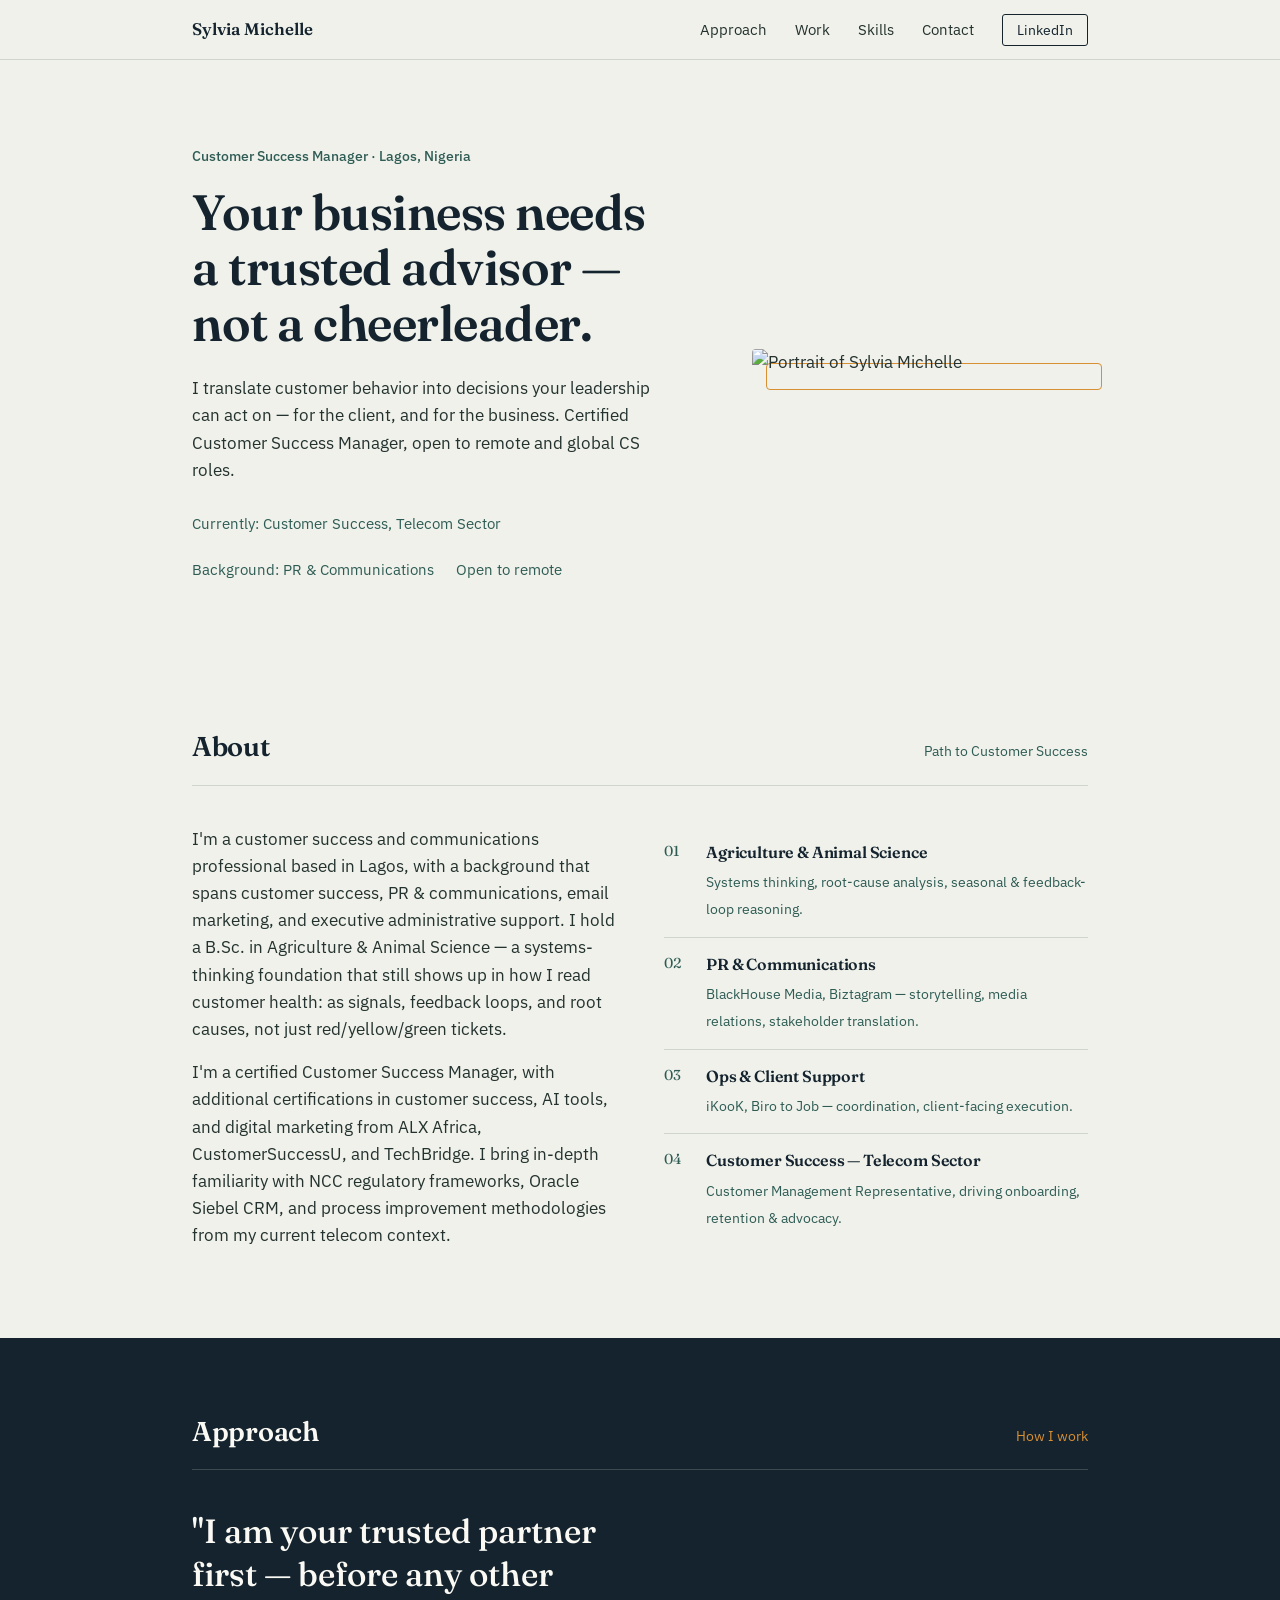
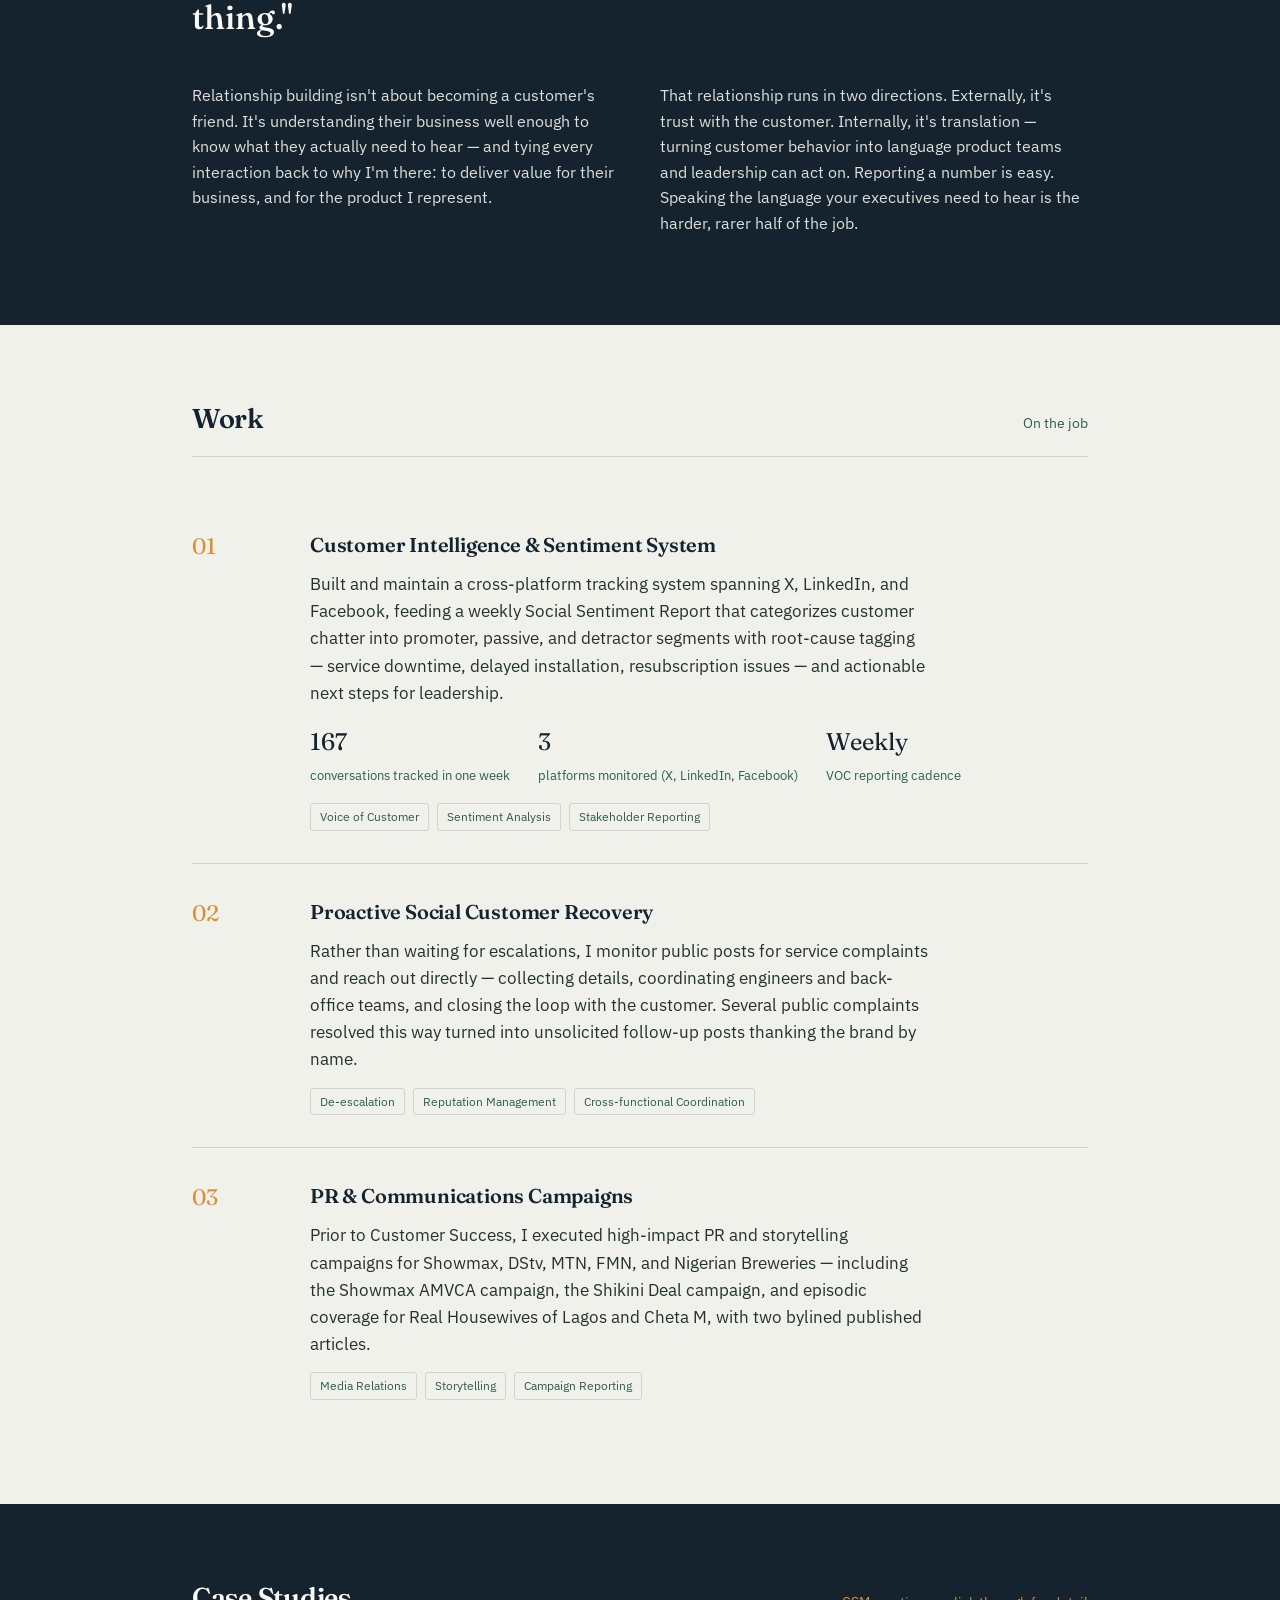
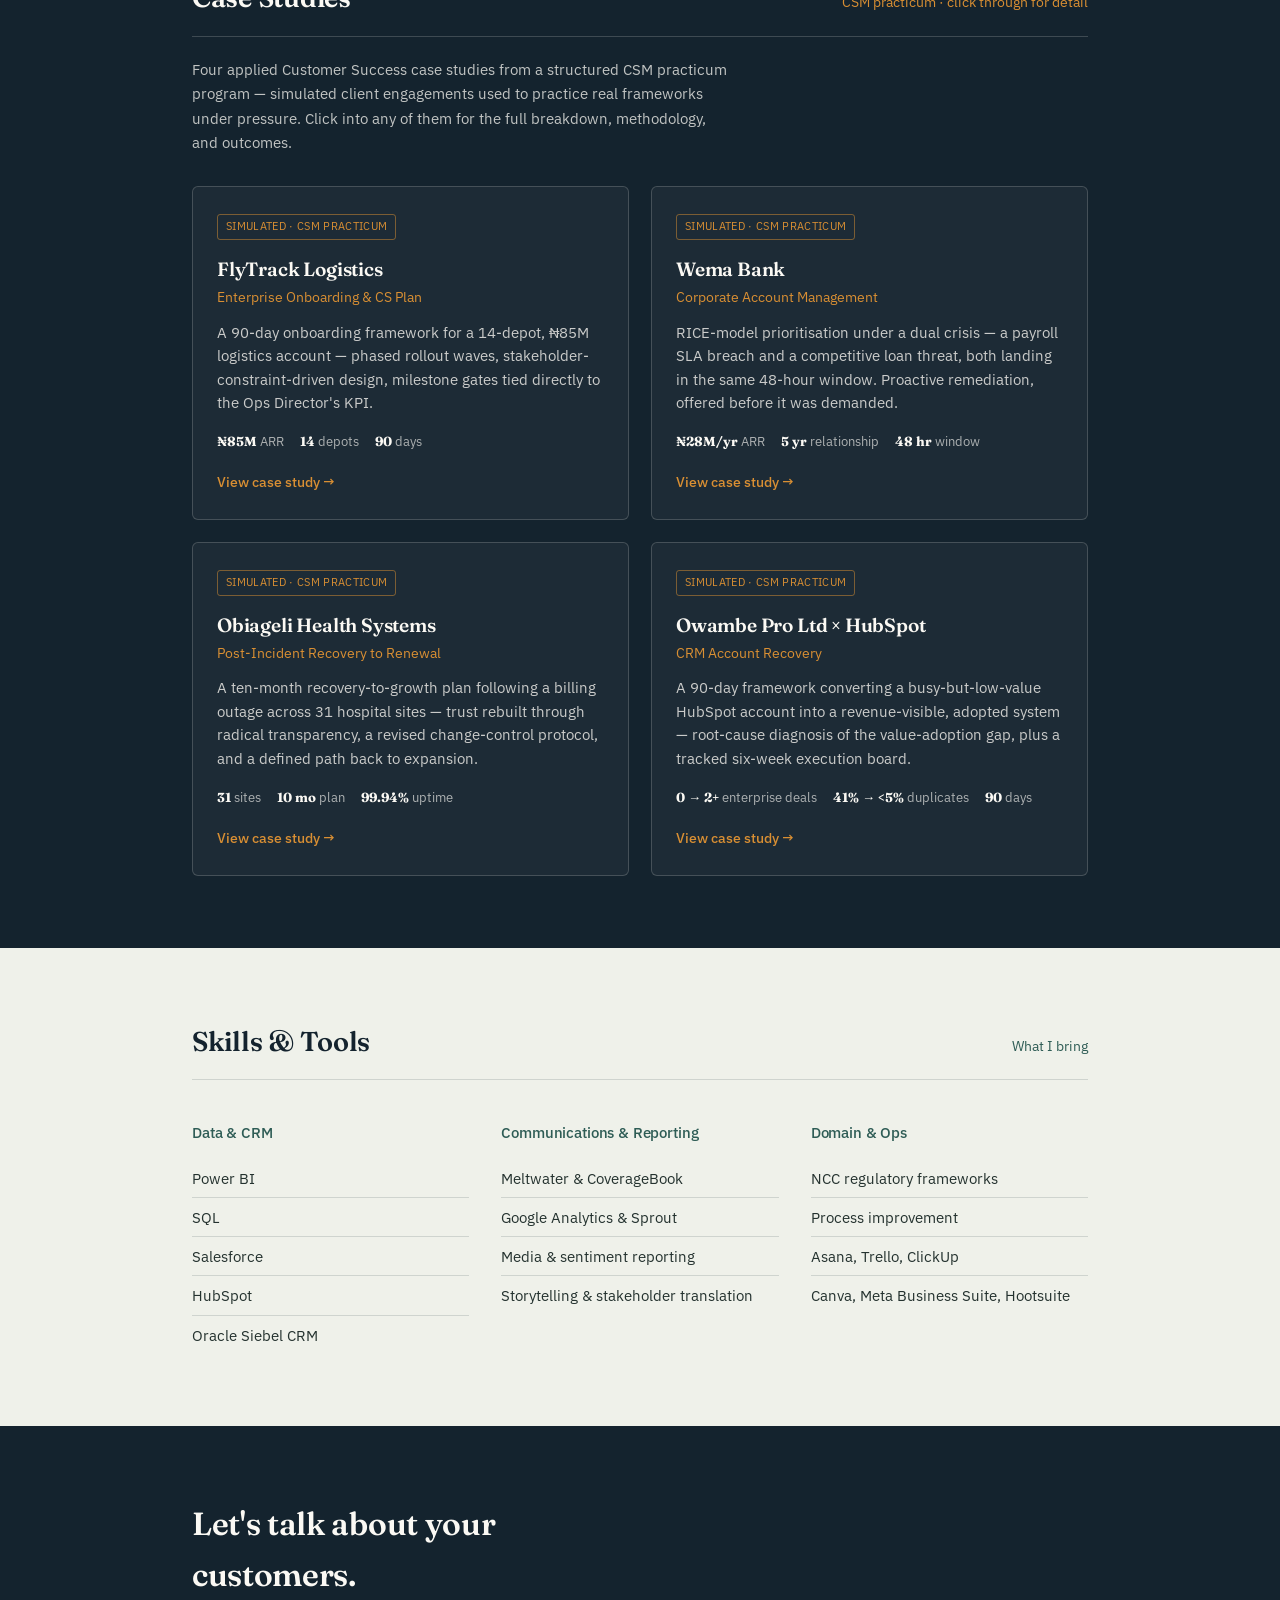
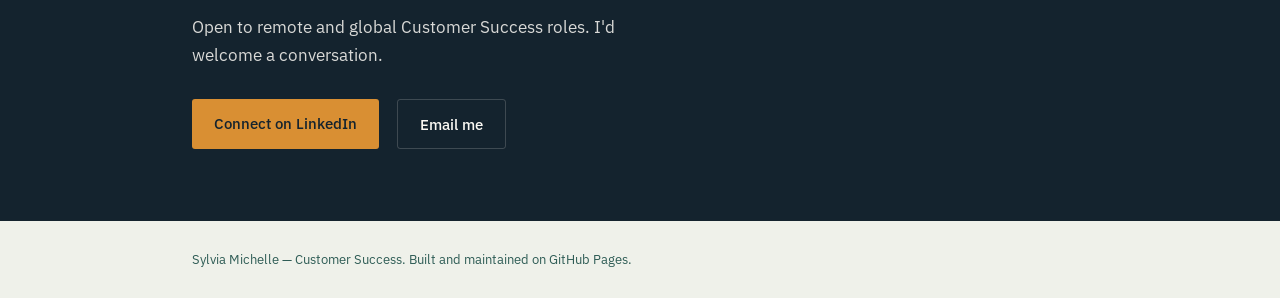
==== index.html @ 639ba6eb "Rename index (1).html to index.html" ====
<!DOCTYPE html>
<html lang="en">
<head>
<meta charset="UTF-8">
<meta name="viewport" content="width=device-width, initial-scale=1.0">
<title>Sylvia Michelle — Customer Success</title>
<meta name="description" content="Sylvia Michelle — Customer Success Manager. Trusted advisor, not a cheerleader.">
<link rel="stylesheet" href="assets/style.css">
</head>
<body>

<nav class="topbar">
  <div class="wrap">
    <span class="name">Sylvia Michelle</span>
    <ul class="menu-links" style="display:flex; align-items:center; gap:28px;">
      <li><a href="#approach">Approach</a></li>
      <li><a href="#work">Work</a></li>
      <li><a href="#skills">Skills</a></li>
      <li><a href="#contact">Contact</a></li>
      <li><a class="li-link" href="https://www.linkedin.com/in/sylviamichelle" target="_blank" rel="noopener">LinkedIn</a></li>
    </ul>
  </div>
</nav>

<header class="hero">
  <div class="wrap">
    <div>
      <div class="eyebrow">Customer Success Manager · Lagos, Nigeria</div>
      <h1>Your business needs<br>a trusted advisor —<br>not a cheerleader.</h1>
      <p class="sub">I translate customer behavior into decisions your leadership can act on — for the client, and for the business. Certified Customer Success Manager, open to remote and global CS roles.</p>
      <div class="meta">
        <span>Currently: Customer Success, Telecom Sector</span>
        <span>Background: PR &amp; Communications</span>
        <span>Open to remote</span>
      </div>
    </div>
    <div class="photo-frame">
      <img src="assets/headshot.png" alt="Portrait of Sylvia Michelle">
    </div>
  </div>
</header>

<section id="about">
  <div class="wrap">
    <div class="section-head">
      <h2>About</h2>
      <span class="tag">Path to Customer Success</span>
    </div>
    <div class="about-grid">
      <div>
        <p>I'm a customer success and communications professional based in Lagos, with a background that spans customer success, PR &amp; communications, email marketing, and executive administrative support. I hold a B.Sc. in Agriculture &amp; Animal Science — a systems-thinking foundation that still shows up in how I read customer health: as signals, feedback loops, and root causes, not just red/yellow/green tickets.</p>
        <p>I'm a certified Customer Success Manager, with additional certifications in customer success, AI tools, and digital marketing from ALX Africa, CustomerSuccessU, and TechBridge. I bring in-depth familiarity with NCC regulatory frameworks, Oracle Siebel CRM, and process improvement methodologies from my current telecom context.</p>
      </div>
      <div class="path">
        <div class="step"><span class="num">01</span><div><h3>Agriculture &amp; Animal Science</h3><span>Systems thinking, root-cause analysis, seasonal &amp; feedback-loop reasoning.</span></div></div>
        <div class="step"><span class="num">02</span><div><h3>PR &amp; Communications</h3><span>BlackHouse Media, Biztagram — storytelling, media relations, stakeholder translation.</span></div></div>
        <div class="step"><span class="num">03</span><div><h3>Ops &amp; Client Support</h3><span>iKooK, Biro to Job — coordination, client-facing execution.</span></div></div>
        <div class="step"><span class="num">04</span><div><h3>Customer Success — Telecom Sector</h3><span>Customer Management Representative, driving onboarding, retention &amp; advocacy.</span></div></div>
      </div>
    </div>
  </div>
</section>

<section class="approach on-ink" id="approach">
  <div class="wrap">
    <div class="section-head">
      <h2>Approach</h2>
      <span class="tag">How I work</span>
    </div>
    <blockquote>"I am your trusted partner first — before any other thing."</blockquote>
    <div class="approach-body">
      <p>Relationship building isn't about becoming a customer's friend. It's understanding their business well enough to know what they actually need to hear — and tying every interaction back to why I'm there: to deliver value for their business, and for the product I represent.</p>
      <p>That relationship runs in two directions. Externally, it's trust with the customer. Internally, it's translation — turning customer behavior into language product teams and leadership can act on. Reporting a number is easy. Speaking the language your executives need to hear is the harder, rarer half of the job.</p>
    </div>
  </div>
</section>

<section id="work">
  <div class="wrap">
    <div class="section-head">
      <h2>Work</h2>
      <span class="tag">On the job</span>
    </div>

    <div class="brief">
      <span class="brief-num">01</span>
      <div>
        <h3>Customer Intelligence &amp; Sentiment System</h3>
        <p>Built and maintain a cross-platform tracking system spanning X, LinkedIn, and Facebook, feeding a weekly Social Sentiment Report that categorizes customer chatter into promoter, passive, and detractor segments with root-cause tagging — service downtime, delayed installation, resubscription issues — and actionable next steps for leadership.</p>
        <div class="stats">
          <div class="stat"><span class="num">167</span><span class="label">conversations tracked in one week</span></div>
          <div class="stat"><span class="num">3</span><span class="label">platforms monitored (X, LinkedIn, Facebook)</span></div>
          <div class="stat"><span class="num">Weekly</span><span class="label">VOC reporting cadence</span></div>
        </div>
        <div class="tags"><span>Voice of Customer</span><span>Sentiment Analysis</span><span>Stakeholder Reporting</span></div>
      </div>
    </div>

    <div class="brief">
      <span class="brief-num">02</span>
      <div>
        <h3>Proactive Social Customer Recovery</h3>
        <p>Rather than waiting for escalations, I monitor public posts for service complaints and reach out directly — collecting details, coordinating engineers and back-office teams, and closing the loop with the customer. Several public complaints resolved this way turned into unsolicited follow-up posts thanking the brand by name.</p>
        <div class="tags"><span>De-escalation</span><span>Reputation Management</span><span>Cross-functional Coordination</span></div>
      </div>
    </div>

    <div class="brief">
      <span class="brief-num">03</span>
      <div>
        <h3>PR &amp; Communications Campaigns</h3>
        <p>Prior to Customer Success, I executed high-impact PR and storytelling campaigns for Showmax, DStv, MTN, FMN, and Nigerian Breweries — including the Showmax AMVCA campaign, the Shikini Deal campaign, and episodic coverage for Real Housewives of Lagos and Cheta M, with two bylined published articles.</p>
        <div class="tags"><span>Media Relations</span><span>Storytelling</span><span>Campaign Reporting</span></div>
      </div>
    </div>

  </div>
</section>

<section id="case-studies" class="on-ink">
  <div class="wrap">
    <div class="section-head">
      <h2>Case Studies</h2>
      <span class="tag">CSM practicum · click through for detail</span>
    </div>
    <p style="max-width:60ch; margin: -20px 0 32px; color:rgba(251,249,244,0.75); font-size:0.95rem;">Four applied Customer Success case studies from a structured CSM practicum program — simulated client engagements used to practice real frameworks under pressure. Click into any of them for the full breakdown, methodology, and outcomes.</p>
    <div class="cs-grid">

      <a class="cs-card" href="case-studies/flytrack-logistics.html">
        <span class="cs-badge">Simulated · CSM Practicum</span>
        <h3>FlyTrack Logistics</h3>
        <p class="cs-sub">Enterprise Onboarding &amp; CS Plan</p>
        <p class="cs-desc">A 90-day onboarding framework for a 14-depot, ₦85M logistics account — phased rollout waves, stakeholder-constraint-driven design, milestone gates tied directly to the Ops Director's KPI.</p>
        <div class="cs-stats">
          <span><strong>₦85M</strong> ARR</span>
          <span><strong>14</strong> depots</span>
          <span><strong>90</strong> days</span>
        </div>
        <span class="cs-link">View case study →</span>
      </a>

      <a class="cs-card" href="case-studies/wema-bank.html">
        <span class="cs-badge">Simulated · CSM Practicum</span>
        <h3>Wema Bank</h3>
        <p class="cs-sub">Corporate Account Management</p>
        <p class="cs-desc">RICE-model prioritisation under a dual crisis — a payroll SLA breach and a competitive loan threat, both landing in the same 48-hour window. Proactive remediation, offered before it was demanded.</p>
        <div class="cs-stats">
          <span><strong>₦28M/yr</strong> ARR</span>
          <span><strong>5 yr</strong> relationship</span>
          <span><strong>48 hr</strong> window</span>
        </div>
        <span class="cs-link">View case study →</span>
      </a>

      <a class="cs-card" href="case-studies/obiageli-health.html">
        <span class="cs-badge">Simulated · CSM Practicum</span>
        <h3>Obiageli Health Systems</h3>
        <p class="cs-sub">Post-Incident Recovery to Renewal</p>
        <p class="cs-desc">A ten-month recovery-to-growth plan following a billing outage across 31 hospital sites — trust rebuilt through radical transparency, a revised change-control protocol, and a defined path back to expansion.</p>
        <div class="cs-stats">
          <span><strong>31</strong> sites</span>
          <span><strong>10 mo</strong> plan</span>
          <span><strong>99.94%</strong> uptime</span>
        </div>
        <span class="cs-link">View case study →</span>
      </a>

      <a class="cs-card" href="case-studies/owambe-hubspot.html">
        <span class="cs-badge">Simulated · CSM Practicum</span>
        <h3>Owambe Pro Ltd × HubSpot</h3>
        <p class="cs-sub">CRM Account Recovery</p>
        <p class="cs-desc">A 90-day framework converting a busy-but-low-value HubSpot account into a revenue-visible, adopted system — root-cause diagnosis of the value-adoption gap, plus a tracked six-week execution board.</p>
        <div class="cs-stats">
          <span><strong>0 → 2+</strong> enterprise deals</span>
          <span><strong>41% → &lt;5%</strong> duplicates</span>
          <span><strong>90</strong> days</span>
        </div>
        <span class="cs-link">View case study →</span>
      </a>

    </div>
  </div>
</section>

<section id="skills">
  <div class="wrap">
    <div class="section-head">
      <h2>Skills &amp; Tools</h2>
      <span class="tag">What I bring</span>
    </div>
    <div class="skill-groups">
      <div>
        <h3>Data &amp; CRM</h3>
        <ul>
          <li>Power BI</li>
          <li>SQL</li>
          <li>Salesforce</li>
          <li>HubSpot</li>
          <li>Oracle Siebel CRM</li>
        </ul>
      </div>
      <div>
        <h3>Communications &amp; Reporting</h3>
        <ul>
          <li>Meltwater &amp; CoverageBook</li>
          <li>Google Analytics &amp; Sprout</li>
          <li>Media &amp; sentiment reporting</li>
          <li>Storytelling &amp; stakeholder translation</li>
        </ul>
      </div>
      <div>
        <h3>Domain &amp; Ops</h3>
        <ul>
          <li>NCC regulatory frameworks</li>
          <li>Process improvement</li>
          <li>Asana, Trello, ClickUp</li>
          <li>Canva, Meta Business Suite, Hootsuite</li>
        </ul>
      </div>
    </div>
  </div>
</section>

<section class="contact on-ink" id="contact">
  <div class="wrap">
    <h2>Let's talk about your customers.</h2>
    <p style="margin-top:14px; max-width:48ch; color:rgba(251,249,244,0.85);">Open to remote and global Customer Success roles. I'd welcome a conversation.</p>
    <div class="contact-row">
      <a class="btn primary" href="https://www.linkedin.com/in/sylviamichelle" target="_blank" rel="noopener">Connect on LinkedIn</a>
      <a class="btn ghost" href="mailto:sylviamichelleume@gmail.com">Email me</a>
    </div>
  </div>
</section>

<footer>
  <div class="wrap">Sylvia Michelle — Customer Success. Built and maintained on GitHub Pages.</div>
</footer>

</body>
</html>
---- assets/style.css ----
/* Sylvia Michelle — Portfolio
   Palette: Ink Navy #14232E · Paper Sage #EFF1EA · Amber Signal #D98F33
   Deep Teal #2E5C55 · Charcoal #24322F · Warm White #FBF9F4
   Type: Fraunces (display/serif) + IBM Plex Sans (body) */

@import url('https://fonts.googleapis.com/css2?family=Fraunces:opsz,wght@9..144,400;9..144,500;9..144,600;9..144,700&family=IBM+Plex+Sans:wght@400;500;600&display=swap');

:root {
  --ink: #14232E;
  --paper: #EFF1EA;
  --amber: #D98F33;
  --teal: #2E5C55;
  --charcoal: #24322F;
  --warm-white: #FBF9F4;
  --rule: rgba(20, 35, 46, 0.14);
  --rule-light: rgba(251, 249, 244, 0.18);
}

* { box-sizing: border-box; }

html { scroll-behavior: smooth; }

body {
  margin: 0;
  background: var(--paper);
  color: var(--charcoal);
  font-family: 'IBM Plex Sans', sans-serif;
  font-size: 17px;
  line-height: 1.6;
}

h1, h2, h3, .display {
  font-family: 'Fraunces', serif;
  font-weight: 600;
  color: var(--ink);
  margin: 0;
  letter-spacing: -0.01em;
}

a { color: inherit; }

.wrap {
  max-width: 960px;
  margin: 0 auto;
  padding: 0 32px;
}

/* Nav */
nav.topbar {
  position: sticky;
  top: 0;
  z-index: 10;
  background: rgba(239, 241, 234, 0.92);
  backdrop-filter: blur(6px);
  border-bottom: 1px solid var(--rule);
}
nav.topbar .wrap {
  display: flex;
  align-items: center;
  justify-content: space-between;
  padding-top: 16px;
  padding-bottom: 16px;
}
nav.topbar .name {
  font-family: 'Fraunces', serif;
  font-weight: 600;
  font-size: 1.05rem;
  color: var(--ink);
}
nav.topbar ul {
  list-style: none;
  display: flex;
  gap: 28px;
  margin: 0;
  padding: 0;
  font-size: 0.92rem;
}
nav.topbar a { text-decoration: none; color: var(--charcoal); }
nav.topbar a:hover { color: var(--amber); }
nav.topbar .li-link {
  border: 1px solid var(--ink);
  border-radius: 3px;
  padding: 6px 14px;
  text-decoration: none;
  color: var(--ink);
  font-size: 0.88rem;
}
nav.topbar .li-link:hover { background: var(--ink); color: var(--warm-white); }

@media (max-width: 640px) {
  nav.topbar ul.menu-links { display: none; }
}

/* Hero */
header.hero {
  padding: 84px 0 72px;
}
header.hero .wrap {
  display: grid;
  grid-template-columns: 1.5fr 1fr;
  gap: 56px;
  align-items: center;
}
header.hero .eyebrow {
  font-size: 0.9rem;
  color: var(--teal);
  margin-bottom: 18px;
  font-weight: 500;
}
header.hero h1 {
  font-size: clamp(2.1rem, 4.2vw, 3.1rem);
  line-height: 1.12;
}
header.hero .sub {
  margin-top: 22px;
  font-size: 1.08rem;
  max-width: 46ch;
  color: var(--charcoal);
}
header.hero .meta {
  margin-top: 28px;
  display: flex;
  gap: 22px;
  flex-wrap: wrap;
  font-size: 0.92rem;
  color: var(--teal);
}
header.hero .photo-frame {
  position: relative;
}
header.hero .photo-frame img {
  width: 100%;
  border-radius: 4px;
  display: block;
  filter: grayscale(6%);
}
header.hero .photo-frame::before {
  content: "";
  position: absolute;
  inset: 14px -14px -14px 14px;
  border: 1.5px solid var(--amber);
  border-radius: 4px;
  z-index: -1;
}

@media (max-width: 720px) {
  header.hero .wrap { grid-template-columns: 1fr; }
  header.hero .photo-frame { max-width: 260px; margin: 0 auto; }
}

/* Section shell */
section { padding: 72px 0; }
section.on-ink { background: var(--ink); color: var(--warm-white); }
section.on-ink h2, section.on-ink h3 { color: var(--warm-white); }
section.on-ink .rule { border-color: var(--rule-light); }

.section-head {
  display: flex;
  align-items: baseline;
  justify-content: space-between;
  margin-bottom: 40px;
  border-bottom: 1px solid var(--rule);
  padding-bottom: 16px;
}
.on-ink .section-head { border-bottom: 1px solid var(--rule-light); }
.section-head h2 { font-size: 1.7rem; }
.section-head .tag { font-size: 0.85rem; color: var(--teal); }
.on-ink .section-head .tag { color: var(--amber); }

/* About */
.about-grid {
  display: grid;
  grid-template-columns: 1fr 1fr;
  gap: 48px;
}
.about-grid p { margin: 0 0 16px; max-width: 52ch; }
.path {
  display: flex;
  flex-direction: column;
  gap: 0;
}
.path .step {
  display: grid;
  grid-template-columns: 28px 1fr;
  gap: 14px;
  padding: 14px 0;
  border-bottom: 1px solid var(--rule);
}
.path .step:last-child { border-bottom: none; }
.path .num {
  font-family: 'Fraunces', serif;
  color: var(--amber);
  font-size: 1.1rem;
}
.path .step h3 { font-size: 1rem; margin-bottom: 3px; }
.path .step span { font-size: 0.9rem; color: var(--teal); }

@media (max-width: 720px) {
  .about-grid { grid-template-columns: 1fr; }
}

/* Approach / pull quote */
section.approach blockquote {
  margin: 0 0 28px;
  font-family: 'Fraunces', serif;
  font-weight: 500;
  font-size: clamp(1.5rem, 3vw, 2.1rem);
  line-height: 1.28;
  color: var(--warm-white);
  max-width: 20ch;
}
section.approach .approach-body {
  display: grid;
  grid-template-columns: 1fr 1fr;
  gap: 40px;
  font-size: 1rem;
  color: rgba(251, 249, 244, 0.88);
}
@media (max-width: 720px) {
  section.approach .approach-body { grid-template-columns: 1fr; }
}

/* Case studies */
.brief {
  padding: 32px 0;
  border-bottom: 1px solid var(--rule);
  display: grid;
  grid-template-columns: 90px 1fr;
  gap: 28px;
}
.brief:last-child { border-bottom: none; }
.brief .brief-num {
  font-family: 'Fraunces', serif;
  font-size: 1.4rem;
  color: var(--amber);
}
.brief h3 { font-size: 1.25rem; margin-bottom: 10px; }
.brief p { margin: 0 0 14px; max-width: 62ch; }
.brief .stats {
  display: flex;
  gap: 28px;
  margin-top: 16px;
  flex-wrap: wrap;
}
.brief .stat .num {
  font-family: 'Fraunces', serif;
  font-size: 1.5rem;
  color: var(--ink);
  display: block;
}
.brief .stat .label {
  font-size: 0.82rem;
  color: var(--teal);
}
.brief .tags { margin-top: 14px; display: flex; gap: 8px; flex-wrap: wrap; }
.brief .tags span {
  font-size: 0.78rem;
  border: 1px solid var(--rule);
  border-radius: 3px;
  padding: 3px 9px;
  color: var(--teal);
}

@media (max-width: 640px) {
  .brief { grid-template-columns: 1fr; }
}

/* Skills */
.skill-groups {
  display: grid;
  grid-template-columns: repeat(3, 1fr);
  gap: 32px;
}
.skill-groups h3 {
  font-size: 0.95rem;
  color: var(--teal);
  margin-bottom: 14px;
  font-weight: 500;
  font-family: 'IBM Plex Sans', sans-serif;
}
.skill-groups ul { list-style: none; margin: 0; padding: 0; }
.skill-groups li {
  padding: 7px 0;
  border-bottom: 1px solid var(--rule);
  font-size: 0.95rem;
}
.skill-groups li:last-child { border-bottom: none; }

@media (max-width: 720px) {
  .skill-groups { grid-template-columns: 1fr; }
}

/* Contact */
section.contact {
  text-align: left;
}
section.contact h2 { font-size: 2rem; max-width: 16ch; }
section.contact .contact-row {
  margin-top: 30px;
  display: flex;
  gap: 18px;
  flex-wrap: wrap;
}
.btn {
  display: inline-block;
  padding: 12px 22px;
  border-radius: 3px;
  text-decoration: none;
  font-size: 0.95rem;
  font-weight: 500;
}
.btn.primary { background: var(--amber); color: var(--ink); }
.btn.ghost { border: 1px solid var(--rule-light); color: var(--warm-white); }
.btn.primary:hover { opacity: 0.9; }
.btn.ghost:hover { background: rgba(251,249,244,0.08); }

footer {
  padding: 28px 0;
  font-size: 0.82rem;
  color: var(--teal);
  text-align: left;
}

/* Case study cards on index */
.cs-grid {
  display: grid;
  grid-template-columns: 1fr 1fr;
  gap: 22px;
}
.cs-card {
  display: block;
  text-decoration: none;
  color: var(--warm-white);
  background: rgba(251, 249, 244, 0.04);
  border: 1px solid var(--rule-light);
  border-radius: 6px;
  padding: 24px;
  transition: border-color 0.15s ease, background 0.15s ease;
}
.cs-card:hover { border-color: var(--amber); background: rgba(251, 249, 244, 0.07); }
.cs-badge {
  display: inline-block;
  font-size: 0.7rem;
  letter-spacing: 0.03em;
  text-transform: uppercase;
  color: var(--amber);
  border: 1px solid rgba(217, 143, 51, 0.5);
  border-radius: 3px;
  padding: 3px 8px;
  margin-bottom: 14px;
}
.cs-card h3 { font-size: 1.2rem; color: var(--warm-white); margin-bottom: 2px; }
.cs-sub { font-size: 0.85rem; color: var(--amber); margin: 0 0 12px; }
.cs-desc { font-size: 0.92rem; color: rgba(251,249,244,0.78); margin: 0 0 16px; }
.cs-stats { display: flex; gap: 16px; flex-wrap: wrap; margin-bottom: 16px; font-size: 0.82rem; color: rgba(251,249,244,0.65); }
.cs-stats strong { color: var(--warm-white); font-family: 'Fraunces', serif; }
.cs-link { font-size: 0.88rem; color: var(--amber); font-weight: 500; }

@media (max-width: 720px) {
  .cs-grid { grid-template-columns: 1fr; }
}

/* ===== Case study detail pages ===== */
.cs-detail-hero {
  background: var(--ink);
  color: var(--warm-white);
  padding: 56px 0 48px;
}
.cs-detail-hero .back-link {
  display: inline-block;
  font-size: 0.85rem;
  color: var(--amber);
  text-decoration: none;
  margin-bottom: 22px;
}
.cs-detail-hero .badge-sim {
  display: inline-block;
  font-size: 0.72rem;
  letter-spacing: 0.03em;
  text-transform: uppercase;
  color: var(--ink);
  background: var(--amber);
  border-radius: 3px;
  padding: 4px 10px;
  margin-bottom: 18px;
}
.cs-detail-hero h1 { font-size: clamp(1.8rem, 3.6vw, 2.6rem); color: var(--warm-white); }
.cs-detail-hero .subtitle { font-size: 1.05rem; color: var(--amber); margin-top: 8px; }
.cs-detail-hero .context { max-width: 66ch; margin-top: 18px; color: rgba(251,249,244,0.82); }

.stat-bar {
  display: flex;
  flex-wrap: wrap;
  gap: 32px;
  margin-top: 32px;
  padding-top: 24px;
  border-top: 1px solid var(--rule-light);
}
.stat-bar .stat .num { font-family: 'Fraunces', serif; font-size: 1.7rem; color: var(--amber); display: block; }
.stat-bar .stat .label { font-size: 0.8rem; color: rgba(251,249,244,0.65); }

.cs-section { padding: 56px 0; }
.cs-section h2 { font-size: 1.5rem; margin-bottom: 8px; }
.cs-section .lede { color: var(--teal); font-size: 0.95rem; margin-bottom: 28px; max-width: 62ch; }
.cs-section p.body-text { max-width: 68ch; margin: 0 0 16px; }

.data-table {
  width: 100%;
  border-collapse: collapse;
  font-size: 0.9rem;
  margin: 20px 0 8px;
}
.data-table th, .data-table td {
  border: 1px solid var(--rule);
  padding: 10px 12px;
  text-align: left;
  vertical-align: top;
}
.data-table th { background: rgba(20,35,46,0.05); font-weight: 600; color: var(--ink); }
.data-table td.num-cell { text-align: center; font-family: 'Fraunces', serif; }
.data-table tr.highlight td { background: rgba(217, 143, 51, 0.08); }

.constraint-table th, .constraint-table td { font-size: 0.85rem; }

.milestone-track {
  display: grid;
  grid-template-columns: repeat(3, 1fr);
  gap: 20px;
  margin-top: 24px;
}
.milestone-card {
  border: 1px solid var(--rule);
  border-radius: 6px;
  padding: 20px;
  background: var(--warm-white);
}
.milestone-card .day-label { font-family: 'Fraunces', serif; color: var(--amber); font-size: 1.2rem; margin-bottom: 4px; }
.milestone-card h4 { margin: 0 0 12px; font-size: 1rem; color: var(--ink); }
.milestone-card ul { margin: 0; padding-left: 18px; font-size: 0.85rem; }
.milestone-card li { margin-bottom: 6px; }

@media (max-width: 780px) {
  .milestone-track { grid-template-columns: 1fr; }
}

.acts-track {
  display: grid;
  grid-template-columns: repeat(3, 1fr);
  gap: 4px;
  margin: 24px 0;
}
.act-step {
  border-top: 3px solid var(--amber);
  padding-top: 14px;
}
.act-step .act-months { font-size: 0.78rem; color: var(--teal); }
.act-step h4 { margin: 4px 0 6px; font-size: 1.05rem; }
.act-step p { font-size: 0.88rem; margin: 0; color: var(--charcoal); }

@media (max-width: 780px) {
  .acts-track { grid-template-columns: 1fr; }
}

.layer-list { margin: 20px 0; }
.layer-item {
  display: grid;
  grid-template-columns: 90px 1fr;
  gap: 16px;
  padding: 14px 0;
  border-bottom: 1px solid var(--rule);
}
.layer-item:last-child { border-bottom: none; }
.layer-item .layer-tag { font-size: 0.78rem; color: var(--amber); font-weight: 500; }
.layer-item h4 { margin: 0 0 4px; font-size: 0.95rem; }
.layer-item p { margin: 0; font-size: 0.88rem; color: var(--charcoal); }

.callout {
  background: rgba(217, 143, 51, 0.08);
  border-left: 3px solid var(--amber);
  padding: 16px 20px;
  font-size: 0.92rem;
  margin: 20px 0;
  max-width: 68ch;
}

.wave-track {
  display: flex;
  gap: 12px;
  margin: 24px 0;
  flex-wrap: wrap;
}
.wave-step {
  flex: 1;
  min-width: 160px;
  border: 1px solid var(--rule);
  border-radius: 6px;
  padding: 16px;
}
.wave-step .wave-num { font-family: 'Fraunces', serif; color: var(--amber); font-size: 1.1rem; }
.wave-step h4 { margin: 6px 0 4px; font-size: 0.95rem; }
.wave-step p { margin: 0; font-size: 0.82rem; color: var(--teal); }

.cs-footer-nav {
  padding: 40px 0 60px;
  text-align: left;
}
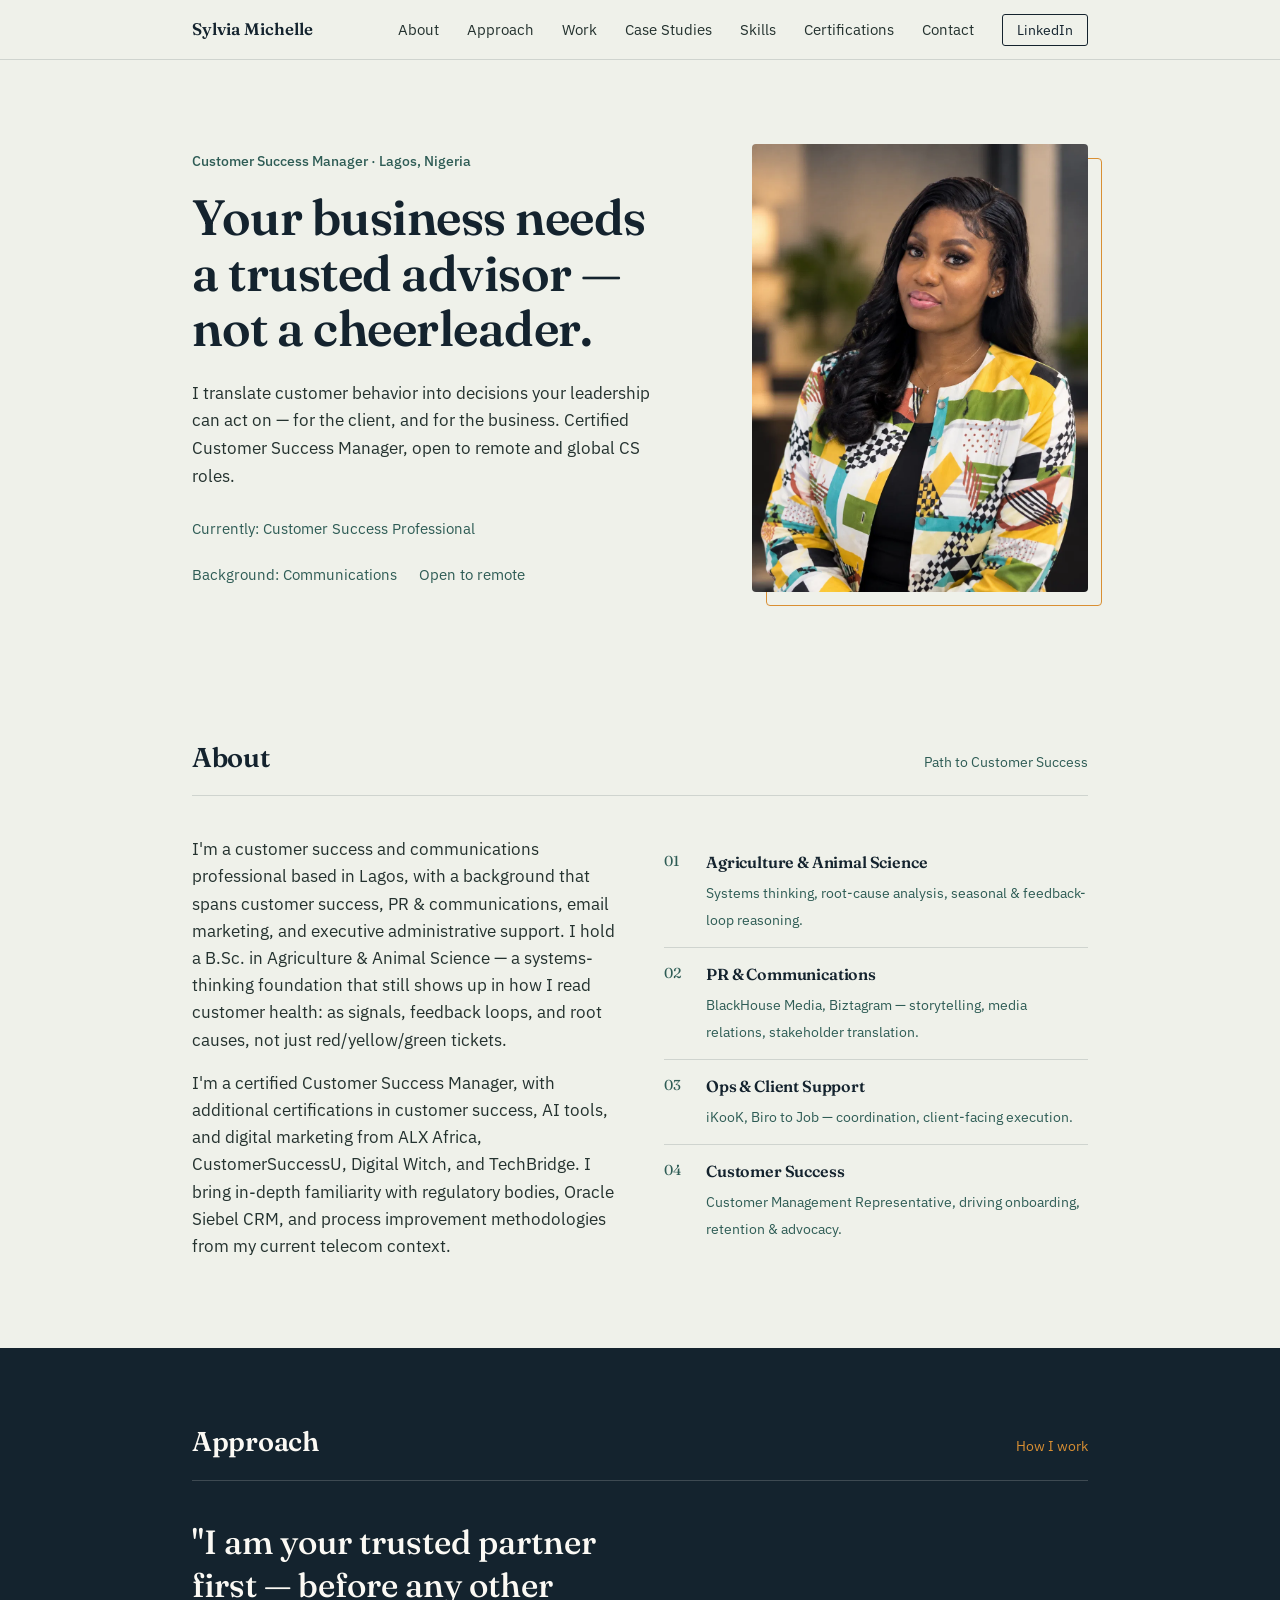
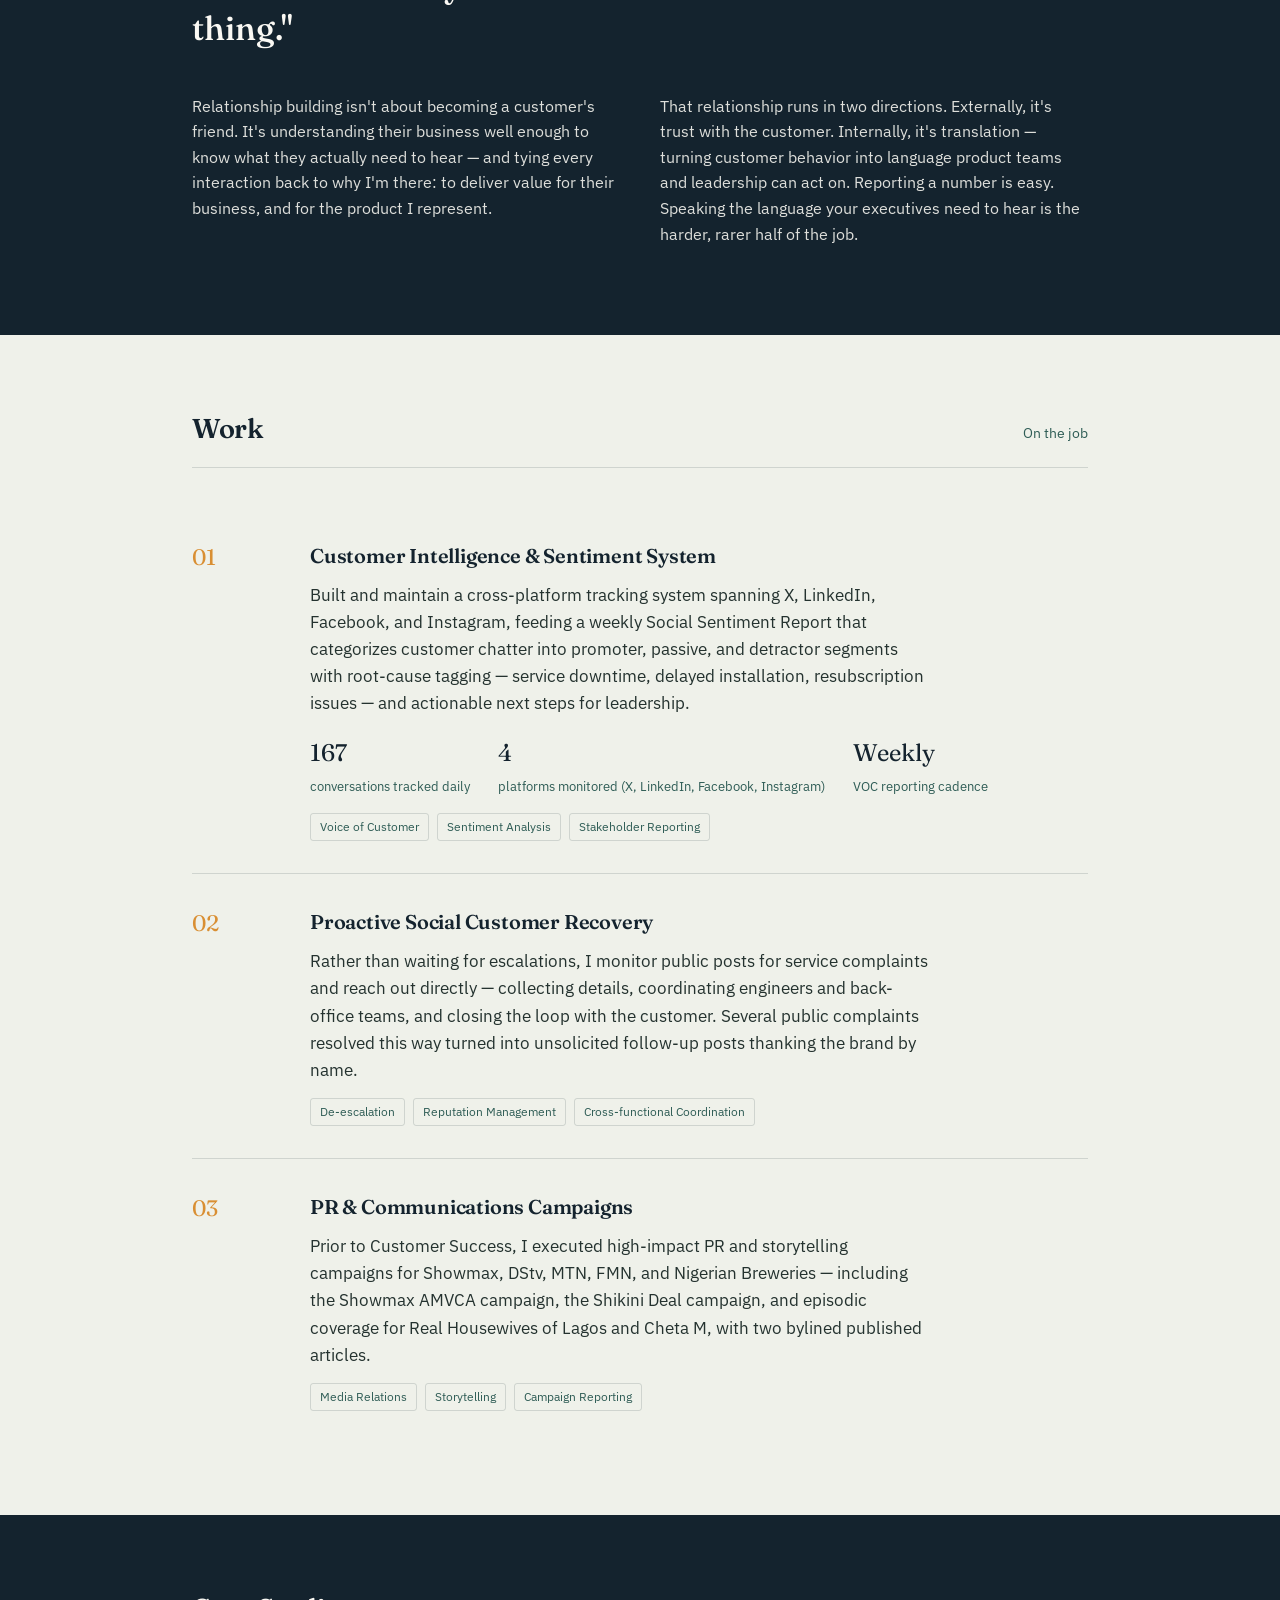
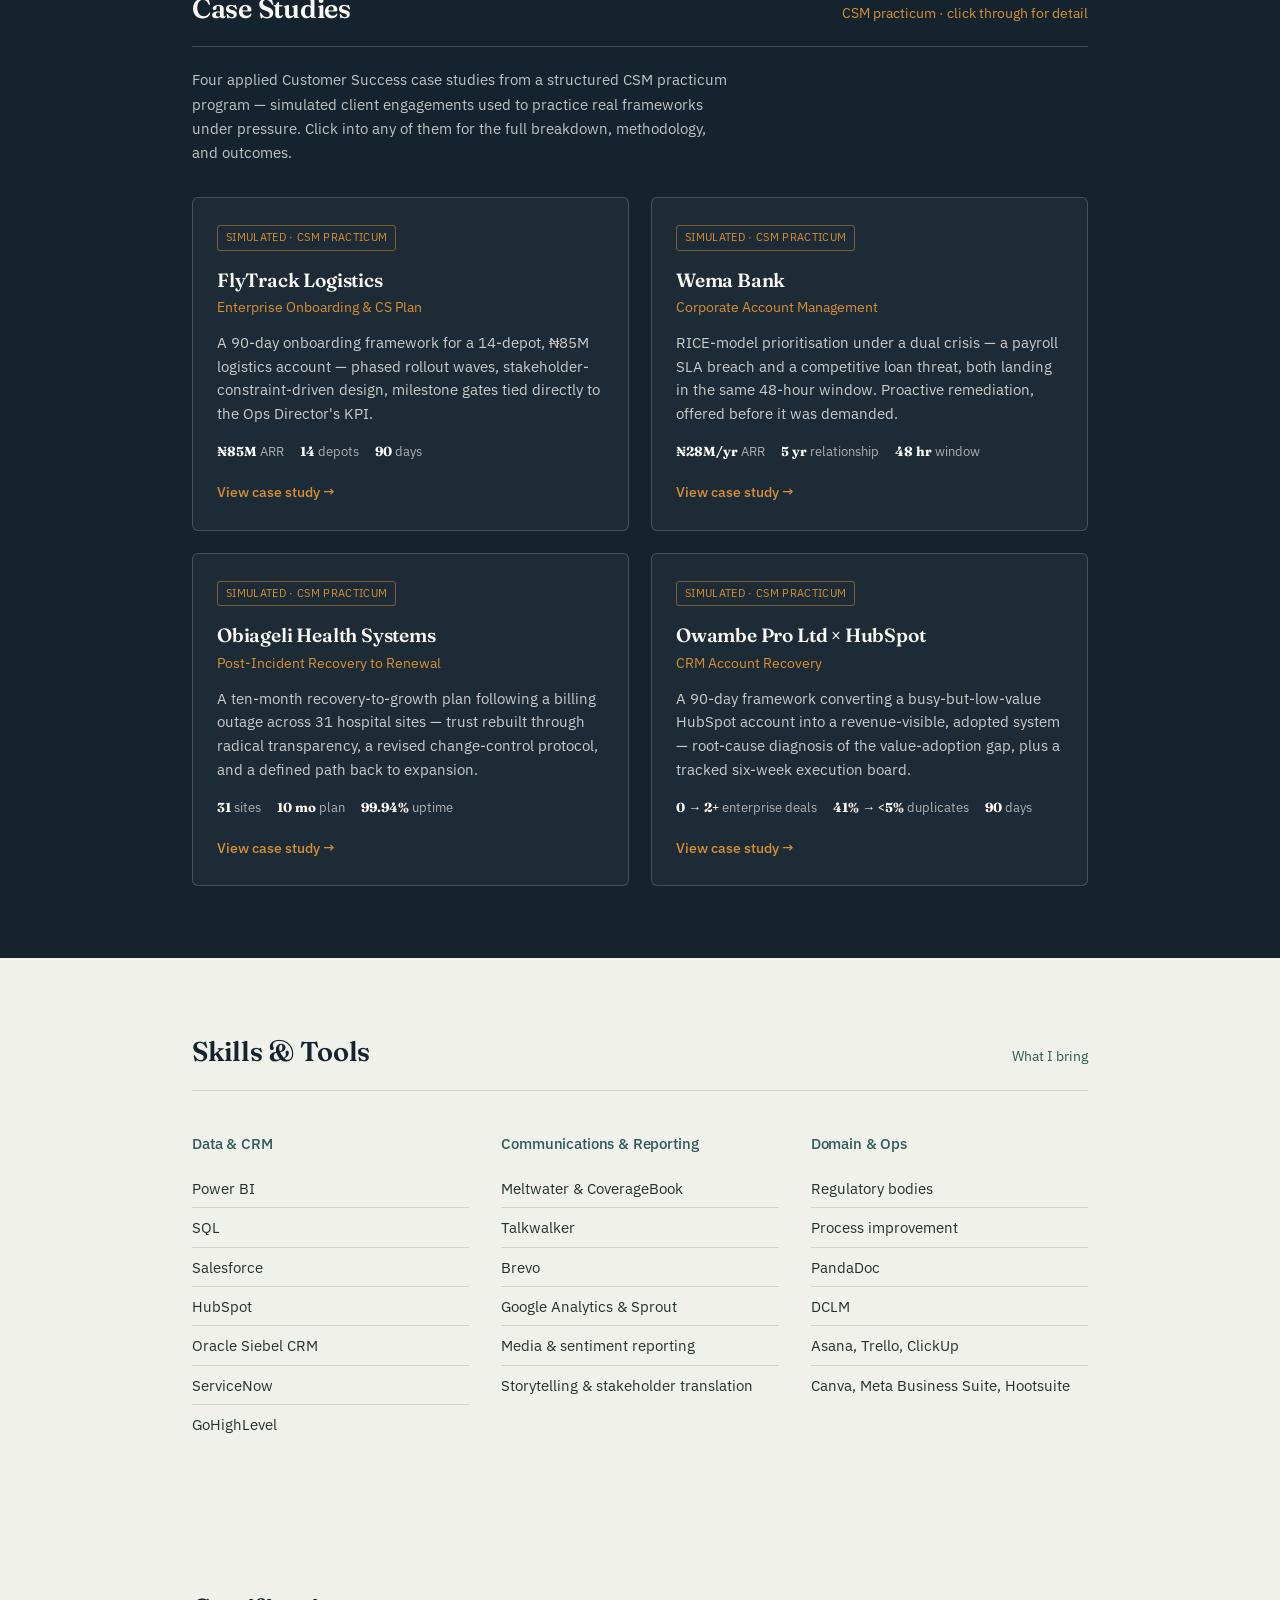
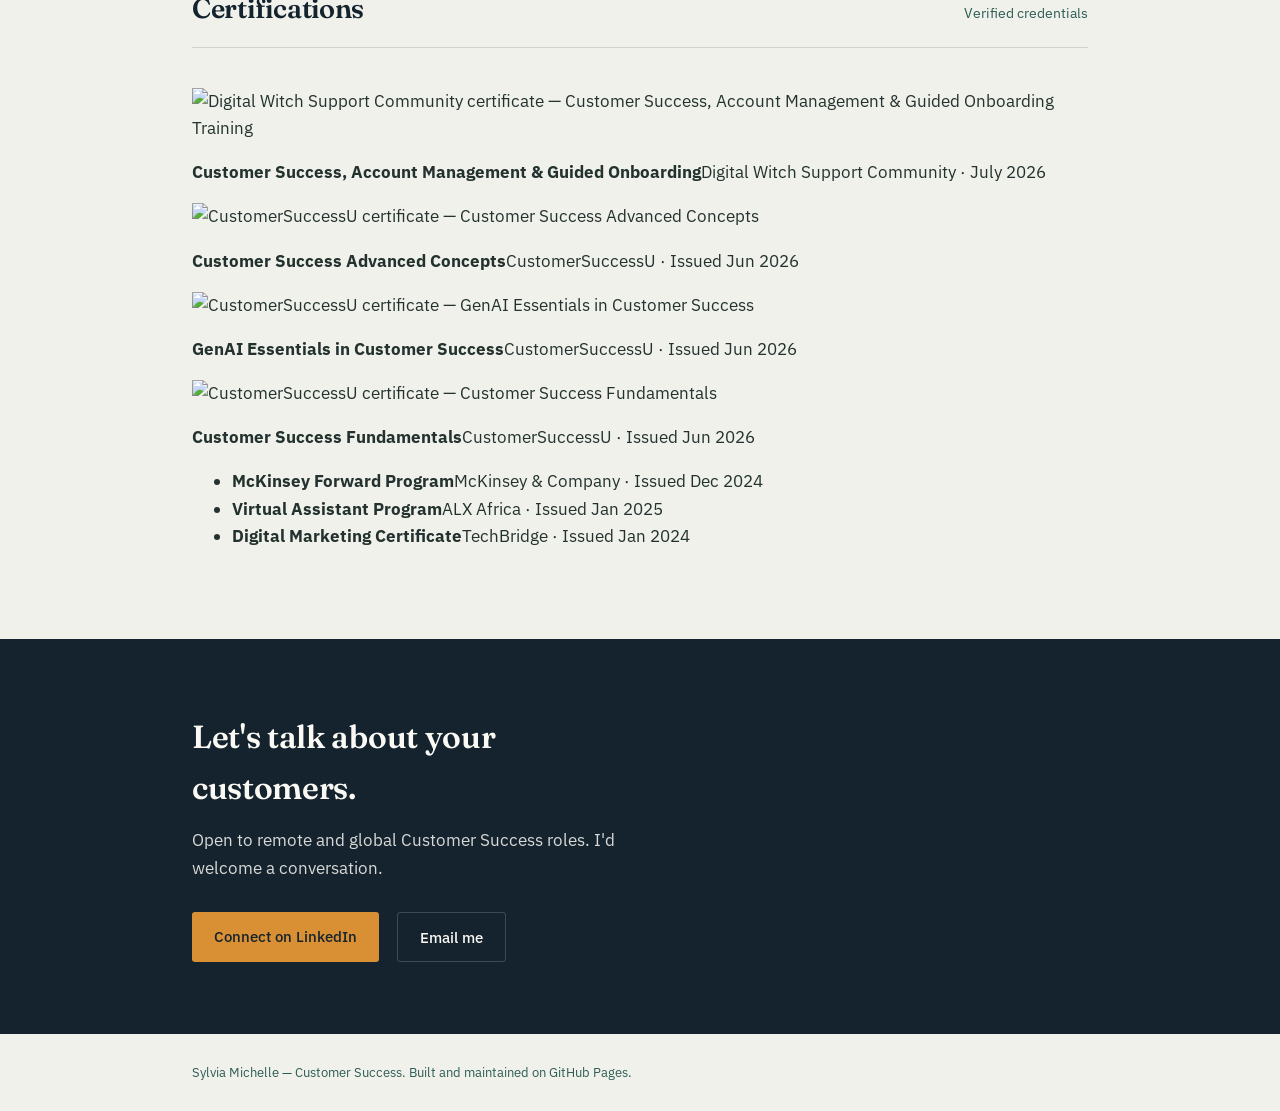
==== commit 3c69819a: "Add files via upload" ====
--- a/index.html
+++ b/index.html
@@ -12,10 +12,13 @@
 <nav class="topbar">
   <div class="wrap">
     <span class="name">Sylvia Michelle</span>
-    <ul class="menu-links" style="display:flex; align-items:center; gap:28px;">
+    <ul class="menu-links">
+      <li><a href="#about">About</a></li>
       <li><a href="#approach">Approach</a></li>
       <li><a href="#work">Work</a></li>
+      <li><a href="#case-studies">Case Studies</a></li>
       <li><a href="#skills">Skills</a></li>
+      <li><a href="#certifications">Certifications</a></li>
       <li><a href="#contact">Contact</a></li>
       <li><a class="li-link" href="https://www.linkedin.com/in/sylviamichelle" target="_blank" rel="noopener">LinkedIn</a></li>
     </ul>
@@ -29,8 +32,8 @@
       <h1>Your business needs<br>a trusted advisor —<br>not a cheerleader.</h1>
       <p class="sub">I translate customer behavior into decisions your leadership can act on — for the client, and for the business. Certified Customer Success Manager, open to remote and global CS roles.</p>
       <div class="meta">
-        <span>Currently: Customer Success, Telecom Sector</span>
-        <span>Background: PR &amp; Communications</span>
+        <span>Currently: Customer Success Professional</span>
+        <span>Background: Communications</span>
         <span>Open to remote</span>
       </div>
     </div>
@@ -49,13 +52,13 @@
     <div class="about-grid">
       <div>
         <p>I'm a customer success and communications professional based in Lagos, with a background that spans customer success, PR &amp; communications, email marketing, and executive administrative support. I hold a B.Sc. in Agriculture &amp; Animal Science — a systems-thinking foundation that still shows up in how I read customer health: as signals, feedback loops, and root causes, not just red/yellow/green tickets.</p>
-        <p>I'm a certified Customer Success Manager, with additional certifications in customer success, AI tools, and digital marketing from ALX Africa, CustomerSuccessU, and TechBridge. I bring in-depth familiarity with NCC regulatory frameworks, Oracle Siebel CRM, and process improvement methodologies from my current telecom context.</p>
+        <p>I'm a certified Customer Success Manager, with additional certifications in customer success, AI tools, and digital marketing from ALX Africa, CustomerSuccessU, Digital Witch, and TechBridge. I bring in-depth familiarity with regulatory bodies, Oracle Siebel CRM, and process improvement methodologies from my current telecom context.</p>
       </div>
       <div class="path">
         <div class="step"><span class="num">01</span><div><h3>Agriculture &amp; Animal Science</h3><span>Systems thinking, root-cause analysis, seasonal &amp; feedback-loop reasoning.</span></div></div>
         <div class="step"><span class="num">02</span><div><h3>PR &amp; Communications</h3><span>BlackHouse Media, Biztagram — storytelling, media relations, stakeholder translation.</span></div></div>
         <div class="step"><span class="num">03</span><div><h3>Ops &amp; Client Support</h3><span>iKooK, Biro to Job — coordination, client-facing execution.</span></div></div>
-        <div class="step"><span class="num">04</span><div><h3>Customer Success — Telecom Sector</h3><span>Customer Management Representative, driving onboarding, retention &amp; advocacy.</span></div></div>
+        <div class="step"><span class="num">04</span><div><h3>Customer Success</h3><span>Customer Management Representative, driving onboarding, retention &amp; advocacy.</span></div></div>
       </div>
     </div>
   </div>
@@ -86,10 +89,10 @@
       <span class="brief-num">01</span>
       <div>
         <h3>Customer Intelligence &amp; Sentiment System</h3>
-        <p>Built and maintain a cross-platform tracking system spanning X, LinkedIn, and Facebook, feeding a weekly Social Sentiment Report that categorizes customer chatter into promoter, passive, and detractor segments with root-cause tagging — service downtime, delayed installation, resubscription issues — and actionable next steps for leadership.</p>
+        <p>Built and maintain a cross-platform tracking system spanning X, LinkedIn, Facebook, and Instagram, feeding a weekly Social Sentiment Report that categorizes customer chatter into promoter, passive, and detractor segments with root-cause tagging — service downtime, delayed installation, resubscription issues — and actionable next steps for leadership.</p>
         <div class="stats">
-          <div class="stat"><span class="num">167</span><span class="label">conversations tracked in one week</span></div>
-          <div class="stat"><span class="num">3</span><span class="label">platforms monitored (X, LinkedIn, Facebook)</span></div>
+          <div class="stat"><span class="num">167</span><span class="label">conversations tracked daily</span></div>
+          <div class="stat"><span class="num">4</span><span class="label">platforms monitored (X, LinkedIn, Facebook, Instagram)</span></div>
           <div class="stat"><span class="num">Weekly</span><span class="label">VOC reporting cadence</span></div>
         </div>
         <div class="tags"><span>Voice of Customer</span><span>Sentiment Analysis</span><span>Stakeholder Reporting</span></div>
@@ -197,12 +200,16 @@
           <li>Salesforce</li>
           <li>HubSpot</li>
           <li>Oracle Siebel CRM</li>
+          <li>ServiceNow</li>
+          <li>GoHighLevel</li>
         </ul>
       </div>
       <div>
         <h3>Communications &amp; Reporting</h3>
         <ul>
           <li>Meltwater &amp; CoverageBook</li>
+          <li>Talkwalker</li>
+          <li>Brevo</li>
           <li>Google Analytics &amp; Sprout</li>
           <li>Media &amp; sentiment reporting</li>
           <li>Storytelling &amp; stakeholder translation</li>
@@ -211,13 +218,47 @@
       <div>
         <h3>Domain &amp; Ops</h3>
         <ul>
-          <li>NCC regulatory frameworks</li>
+          <li>Regulatory bodies</li>
           <li>Process improvement</li>
+          <li>PandaDoc</li>
+          <li>DCLM</li>
           <li>Asana, Trello, ClickUp</li>
           <li>Canva, Meta Business Suite, Hootsuite</li>
         </ul>
       </div>
     </div>
+  </div>
+</section>
+
+<section id="certifications">
+  <div class="wrap">
+    <div class="section-head">
+      <h2>Certifications</h2>
+      <span class="tag">Verified credentials</span>
+    </div>
+    <div class="cert-grid">
+      <div class="cert-card">
+        <img src="assets/cert-digitalwitch.png" alt="Digital Witch Support Community certificate — Customer Success, Account Management &amp; Guided Onboarding Training">
+        <p class="cert-caption"><strong>Customer Success, Account Management &amp; Guided Onboarding</strong><span>Digital Witch Support Community · July 2026</span></p>
+      </div>
+      <div class="cert-card">
+        <img src="assets/cert-advanced-concepts.png" alt="CustomerSuccessU certificate — Customer Success Advanced Concepts">
+        <p class="cert-caption"><strong>Customer Success Advanced Concepts</strong><span>CustomerSuccessU · Issued Jun 2026</span></p>
+      </div>
+      <div class="cert-card">
+        <img src="assets/cert-genai.png" alt="CustomerSuccessU certificate — GenAI Essentials in Customer Success">
+        <p class="cert-caption"><strong>GenAI Essentials in Customer Success</strong><span>CustomerSuccessU · Issued Jun 2026</span></p>
+      </div>
+      <div class="cert-card">
+        <img src="assets/cert-fundamentals.png" alt="CustomerSuccessU certificate — Customer Success Fundamentals">
+        <p class="cert-caption"><strong>Customer Success Fundamentals</strong><span>CustomerSuccessU · Issued Jun 2026</span></p>
+      </div>
+    </div>
+    <ul class="cert-list cert-list-compact">
+      <li><strong>McKinsey Forward Program</strong><span>McKinsey &amp; Company · Issued Dec 2024</span></li>
+      <li><strong>Virtual Assistant Program</strong><span>ALX Africa · Issued Jan 2025</span></li>
+      <li><strong>Digital Marketing Certificate</strong><span>TechBridge · Issued Jan 2024</span></li>
+    </ul>
   </div>
 </section>
 
@@ -237,4 +278,5 @@
 </footer>
 
 </body>
+<script src="assets/cursor.js"></script>
 </html>
